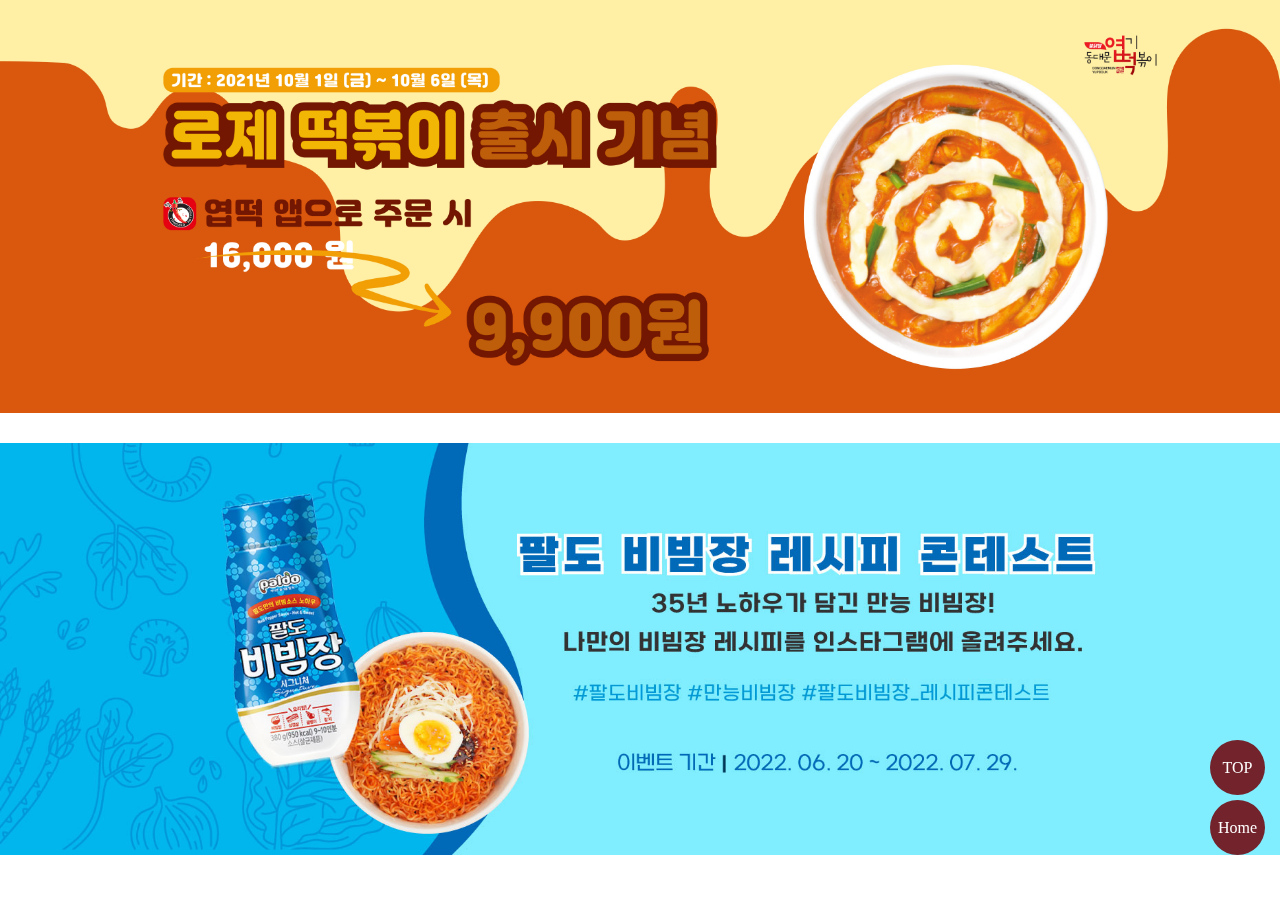
==== banner1.html @ 52ae7d7c "Add files via upload" ====
<!doctype html>
<html>
	<head>
		<title>배너</title>
		<meta charset="utf-8">
		<meta name="viewport" content="width=device-width, initial-scale=1">
		<meta http-equiv="X-UA-Compatible" content="IE=edge">
		<style>
			*{margin:0; padding:0;}
			a{text-decoration:none;
				color:#000;}
			
			.fixed_box{position:fixed;
				bottom:40px;
				right:30px;
				width:40px;}
			
		
			#top{
				width: 1320px;
				margin: 0 auto;
			}
			#top img{width:100%; display: block;}
			.home_btn, .top_btn{
				display: inline-block;
				width:55px;
				line-height: 55px;
				background-color: #73232c;
				text-align: center;
				border-radius:50%;
				margin-bottom:5px;
				color:#fff;
				transition: all 0.5s;
			}
			.fixed_box a:hover{
				background-color: #bdaf8c;
			}
            img{
                padding-bottom: 30px;
            }
		</style>
	</head>
	<body>
		
			<div id="top">
				<img src="img/banner1.jpg" class="guide1"><!--가이드 이미지 경로 지정하기-->
                <img src="img/banner2.jpg" alt="guide2">
			</div>
	
		
		<div class="fixed_box">
			<a href="#top" class="top_btn"><!--href부분은 이미지를 감싼 div에 있는 id이름과 동일하게 설정.-->
				TOP
			</a>
			<a href="index.html" target="_blank" class="home_btn">
				Home
			</a>
		</div>


		<!--이동시 부드럽게 이동시키기 위해 추가한 구문 시작. script쪽 전부 삭제가능.-->
		<script src="https://code.jquery.com/jquery-1.12.4.min.js" integrity="sha256-ZosEbRLbNQzLpnKIkEdrPv7lOy9C27hHQ+Xp8a4MxAQ=" crossorigin="anonymous"></script>
		<script>
			$(function() {
				$('a[href*="#"]:not([href="#"])').click(function() {
				if (location.pathname.replace(/^\//,'') == this.pathname.replace(/^\//,'') && location.hostname == this.hostname) {
				var target = $(this.hash);
				target = target.length ? target : $('[name=' + this.hash.slice(1) +']');
				if (target.length) {
				$('html, body').animate({
				scrollTop: target.offset().top
				}, 500);//움직이는 시간 조정
				return false;
				}
				}
				});
				});
		</script>
		<!--이동시 부드럽게 이동시키기 위해 추가한 구문 끝. 삭제가능.-->
	</body>
</html>
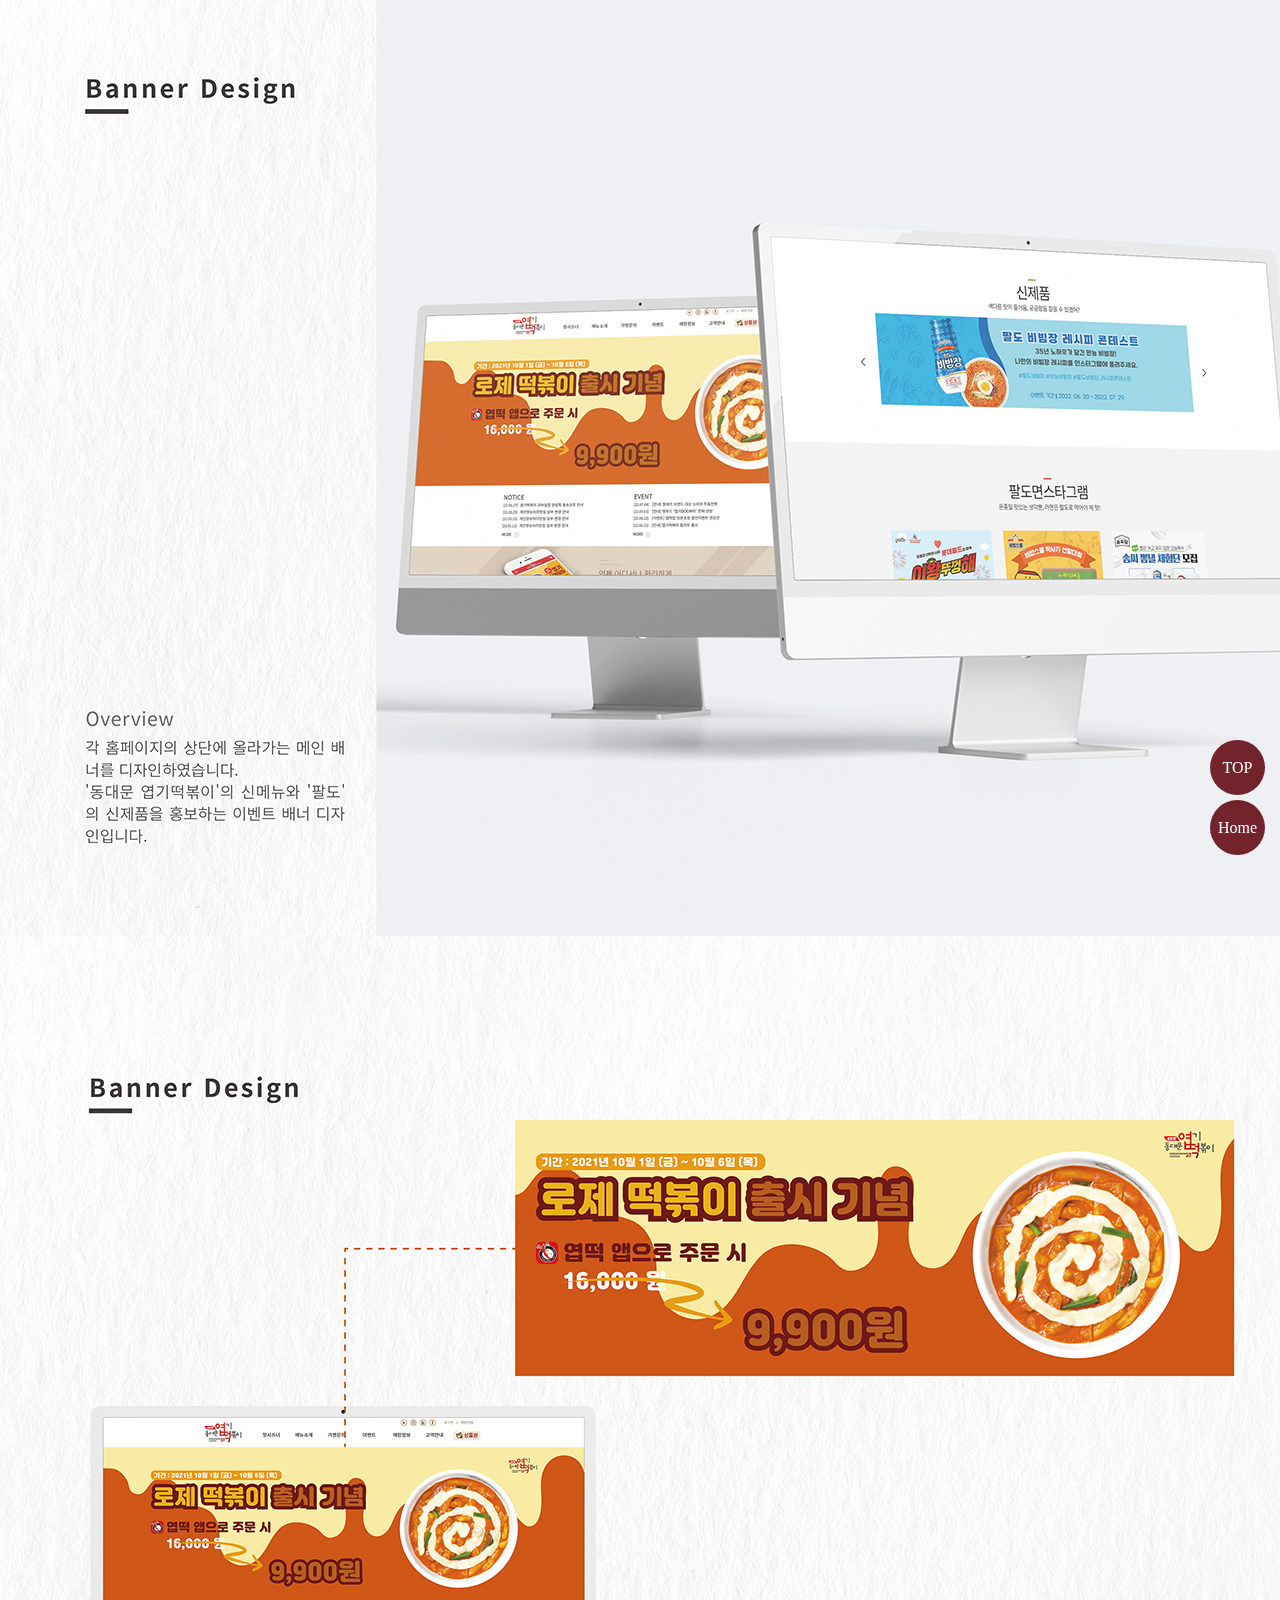
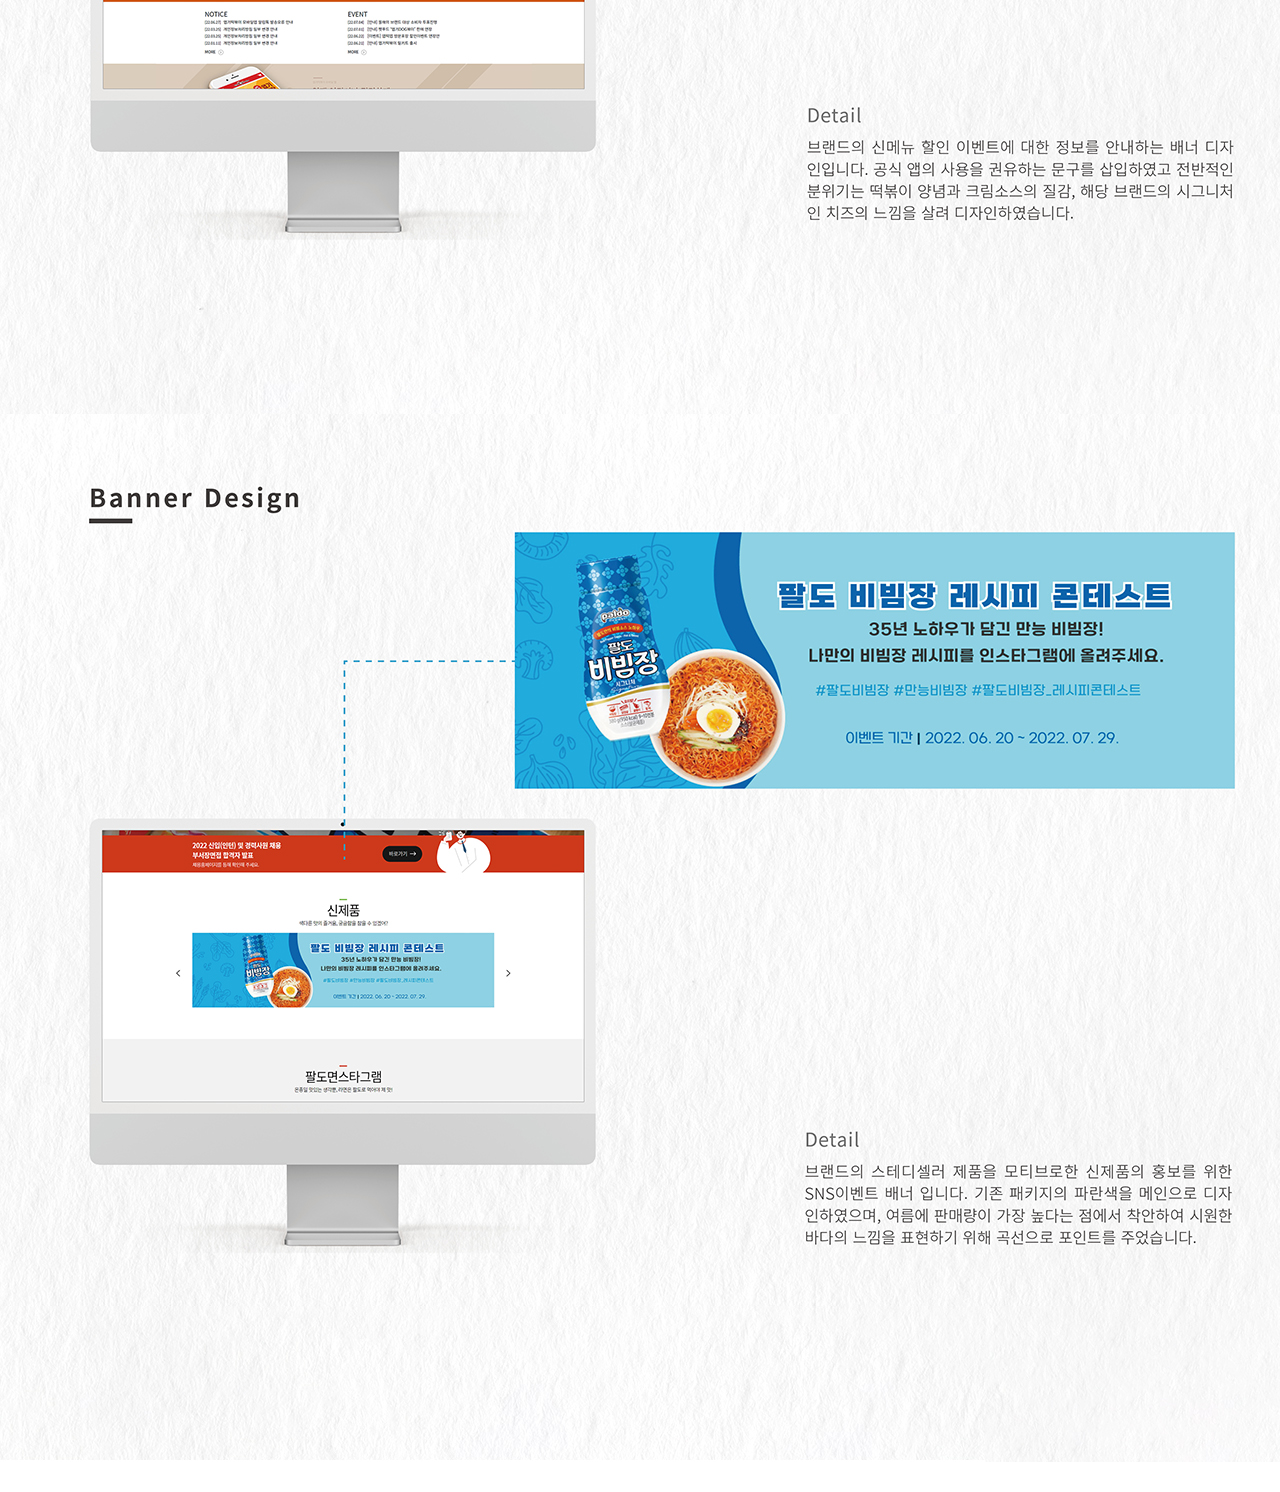
==== commit b8725eaf: "Add files via upload" ====
--- a/banner1.html
+++ b/banner1.html
@@ -1,7 +1,7 @@
 <!doctype html>
 <html>
 	<head>
-		<title>배너</title>
+		<title>배너 디자인</title>
 		<meta charset="utf-8">
 		<meta name="viewport" content="width=device-width, initial-scale=1">
 		<meta http-equiv="X-UA-Compatible" content="IE=edge">
@@ -43,8 +43,7 @@
 	<body>
 		
 			<div id="top">
-				<img src="img/banner1.jpg" class="guide1"><!--가이드 이미지 경로 지정하기-->
-                <img src="img/banner2.jpg" alt="guide2">
+				<img src="img/banner_guide.jpg" class="guide1"><!--가이드 이미지 경로 지정하기-->
 			</div>
 	
 		
